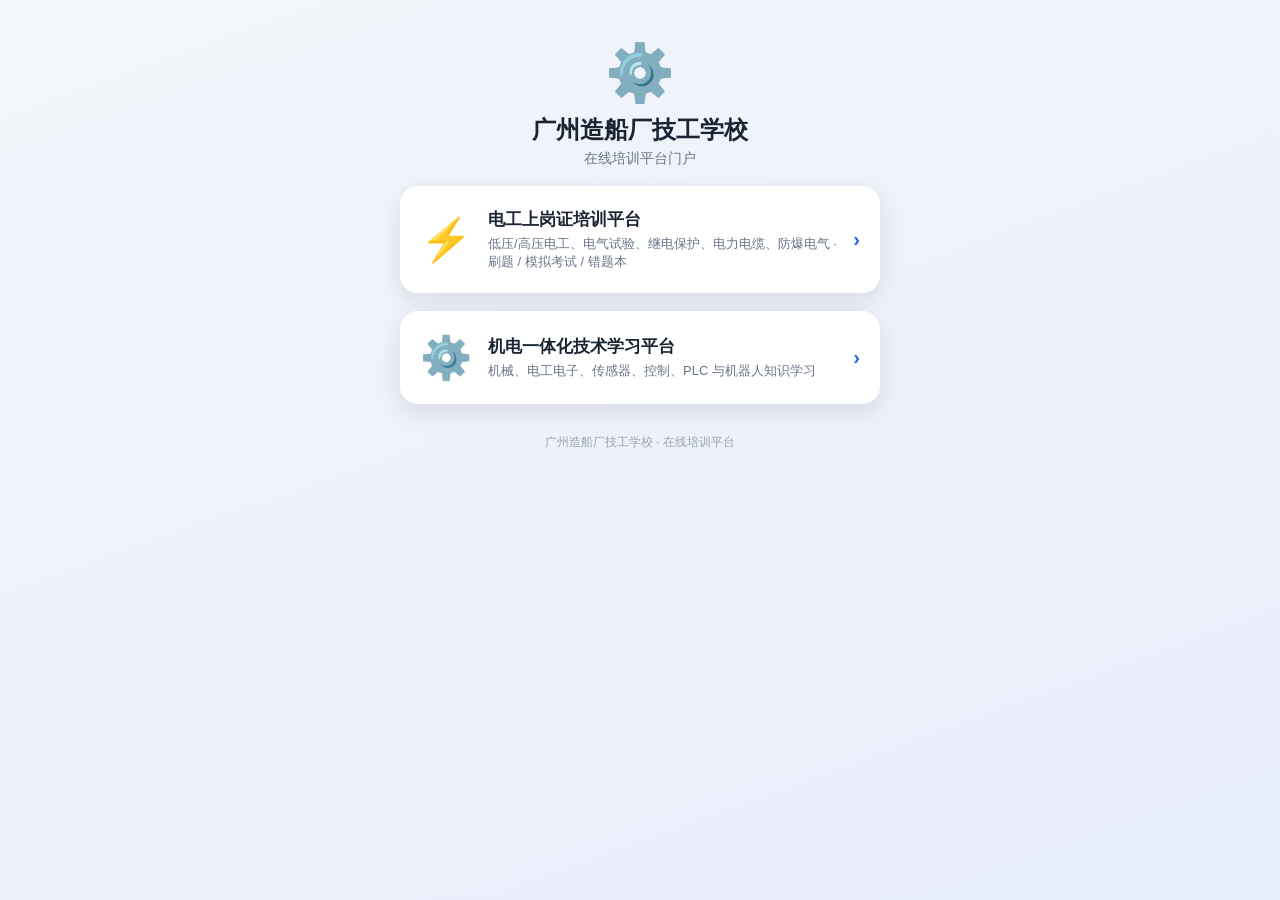
==== index.html @ bfee2749 "新增电工上岗证培训平台：学习/刷题/模拟考试/错题本，调整 Pages 部署为根目录+门户首页" ====
<!DOCTYPE html>
<html lang="zh-CN">
<head>
<meta charset="UTF-8" />
<meta name="viewport" content="width=device-width, initial-scale=1.0" />
<title>广州造船厂技工学校 · 培训平台</title>
<style>
  :root { --navy:#16243d; --primary:#2563eb; --text:#1a2433; }
  * { box-sizing:border-box; margin:0; padding:0; }
  body { font-family:-apple-system,"Segoe UI","Microsoft YaHei","PingFang SC",sans-serif; background:linear-gradient(160deg,#f2f5fa,#e8eefb); color:var(--text); min-height:100vh; }
  .wrap { max-width:520px; margin:0 auto; padding:40px 20px; }
  .brand { text-align:center; margin-bottom:8px; }
  .brand .logo { font-size:56px; }
  .brand h1 { font-size:24px; margin:8px 0 4px; }
  .brand p { color:#6b7688; font-size:14px; }
  .card { display:flex; align-items:center; gap:16px; background:#fff; border-radius:18px; box-shadow:0 8px 24px rgba(16,24,40,.1); padding:22px 20px; margin:18px 0; text-decoration:none; color:var(--text); transition:.18s; }
  .card:hover { transform:translateY(-3px); box-shadow:0 12px 30px rgba(16,24,40,.15); }
  .card .ico { font-size:42px; }
  .card .t { font-size:17px; font-weight:700; }
  .card .d { font-size:13px; color:#6b7688; margin-top:4px; }
  .card .arrow { margin-left:auto; color:#2563eb; font-weight:700; font-size:20px; }
  .foot { text-align:center; color:#9aa4b2; font-size:12px; margin-top:30px; }
</style>
</head>
<body>
  <div class="wrap">
    <div class="brand">
      <div class="logo">⚙️</div>
      <h1>广州造船厂技工学校</h1>
      <p>在线培训平台门户</p>
    </div>
    <a class="card" href="./dg/">
      <div class="ico">⚡</div>
      <div><div class="t">电工上岗证培训平台</div><div class="d">低压/高压电工、电气试验、继电保护、电力电缆、防爆电气 · 刷题 / 模拟考试 / 错题本</div></div>
      <div class="arrow">›</div>
    </a>
    <a class="card" href="./jd/">
      <div class="ico">⚙️</div>
      <div><div class="t">机电一体化技术学习平台</div><div class="d">机械、电工电子、传感器、控制、PLC 与机器人知识学习</div></div>
      <div class="arrow">›</div>
    </a>
    <div class="foot">广州造船厂技工学校 · 在线培训平台</div>
  </div>
</body>
</html>
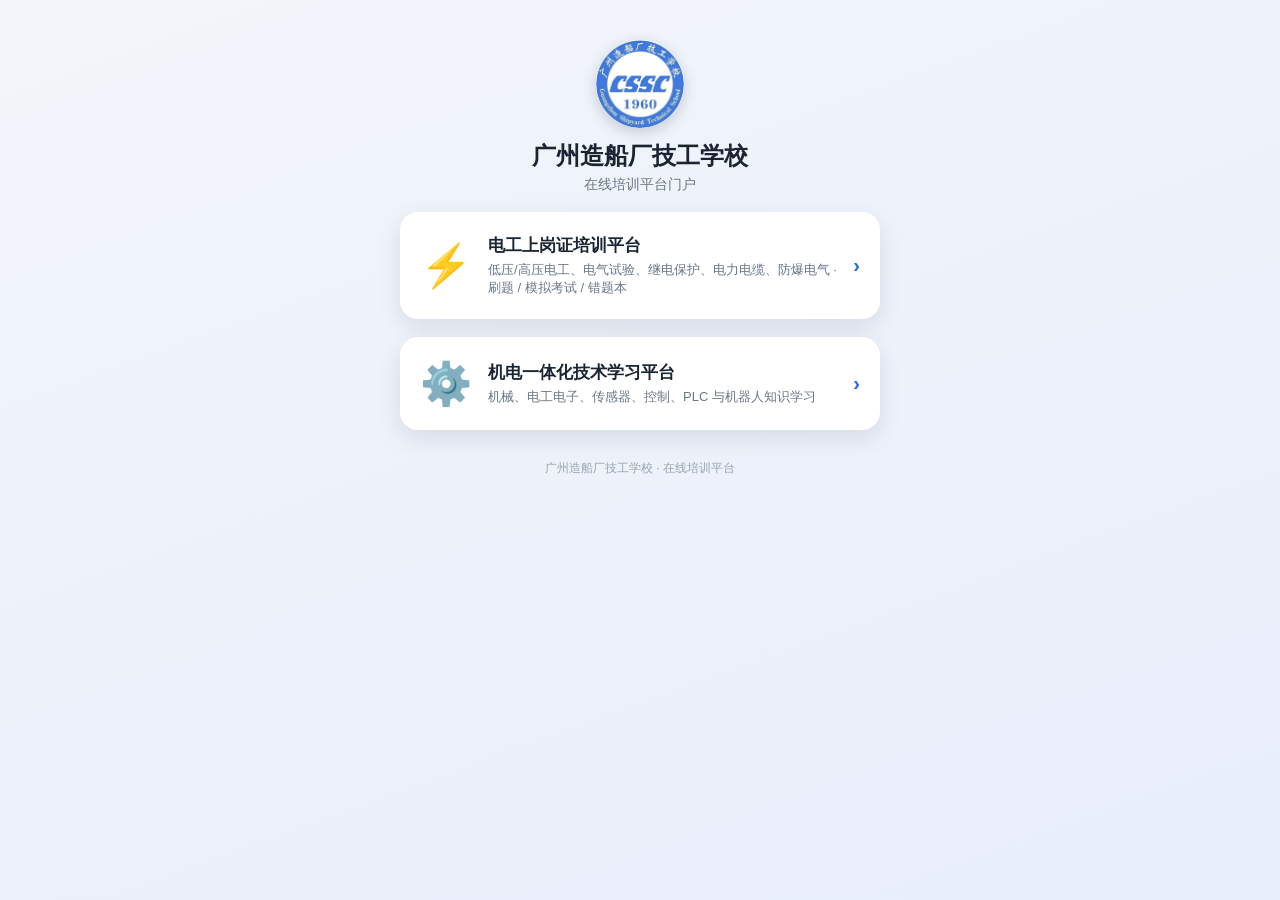
==== commit 34b2dd1b: "应用图标与入口门户更换为广州造船厂技工学校校徽" ====
--- a/index.html
+++ b/index.html
@@ -3,6 +3,9 @@
 <head>
 <meta charset="UTF-8" />
 <meta name="viewport" content="width=device-width, initial-scale=1.0" />
+<meta name="theme-color" content="#16243d" />
+<link rel="icon" type="image/png" href="./jd/icons/favicon-32.png" />
+<link rel="apple-touch-icon" href="./jd/icons/apple-touch-icon.png" />
 <title>广州造船厂技工学校 · 培训平台</title>
 <style>
   :root { --navy:#16243d; --primary:#2563eb; --text:#1a2433; }
@@ -10,7 +13,7 @@
   body { font-family:-apple-system,"Segoe UI","Microsoft YaHei","PingFang SC",sans-serif; background:linear-gradient(160deg,#f2f5fa,#e8eefb); color:var(--text); min-height:100vh; }
   .wrap { max-width:520px; margin:0 auto; padding:40px 20px; }
   .brand { text-align:center; margin-bottom:8px; }
-  .brand .logo { font-size:56px; }
+  .brand .logo { width:88px; height:88px; border-radius:50%; object-fit:cover; box-shadow:0 4px 14px rgba(16,24,40,.18); }
   .brand h1 { font-size:24px; margin:8px 0 4px; }
   .brand p { color:#6b7688; font-size:14px; }
   .card { display:flex; align-items:center; gap:16px; background:#fff; border-radius:18px; box-shadow:0 8px 24px rgba(16,24,40,.1); padding:22px 20px; margin:18px 0; text-decoration:none; color:var(--text); transition:.18s; }
@@ -25,7 +28,7 @@
 <body>
   <div class="wrap">
     <div class="brand">
-      <div class="logo">⚙️</div>
+      <img class="logo" src="./jd/icons/apple-touch-icon.png" alt="广州造船厂技工学校校徽" />
       <h1>广州造船厂技工学校</h1>
       <p>在线培训平台门户</p>
     </div>
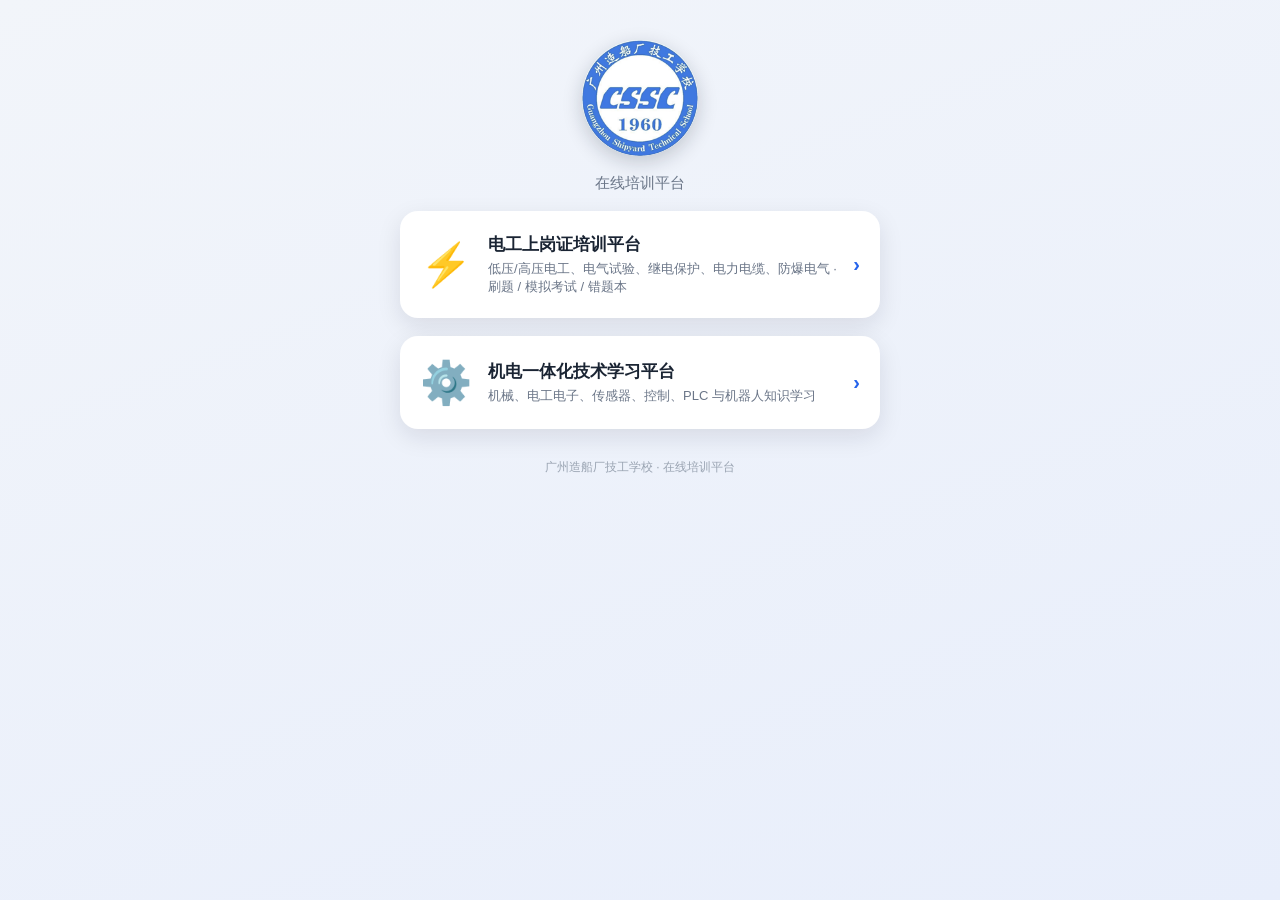
==== commit 4215c341: "入口门户以校徽图片为主标识，移除重复的文字标题" ====
--- a/index.html
+++ b/index.html
@@ -13,9 +13,8 @@
   body { font-family:-apple-system,"Segoe UI","Microsoft YaHei","PingFang SC",sans-serif; background:linear-gradient(160deg,#f2f5fa,#e8eefb); color:var(--text); min-height:100vh; }
   .wrap { max-width:520px; margin:0 auto; padding:40px 20px; }
   .brand { text-align:center; margin-bottom:8px; }
-  .brand .logo { width:88px; height:88px; border-radius:50%; object-fit:cover; box-shadow:0 4px 14px rgba(16,24,40,.18); }
-  .brand h1 { font-size:24px; margin:8px 0 4px; }
-  .brand p { color:#6b7688; font-size:14px; }
+  .brand .logo { width:116px; height:116px; border-radius:50%; object-fit:cover; box-shadow:0 6px 20px rgba(16,24,40,.2); }
+  .brand p { color:#6b7688; font-size:15px; margin-top:14px; }
   .card { display:flex; align-items:center; gap:16px; background:#fff; border-radius:18px; box-shadow:0 8px 24px rgba(16,24,40,.1); padding:22px 20px; margin:18px 0; text-decoration:none; color:var(--text); transition:.18s; }
   .card:hover { transform:translateY(-3px); box-shadow:0 12px 30px rgba(16,24,40,.15); }
   .card .ico { font-size:42px; }
@@ -29,8 +28,7 @@
   <div class="wrap">
     <div class="brand">
       <img class="logo" src="./jd/icons/apple-touch-icon.png" alt="广州造船厂技工学校校徽" />
-      <h1>广州造船厂技工学校</h1>
-      <p>在线培训平台门户</p>
+      <p>在线培训平台</p>
     </div>
     <a class="card" href="./dg/">
       <div class="ico">⚡</div>
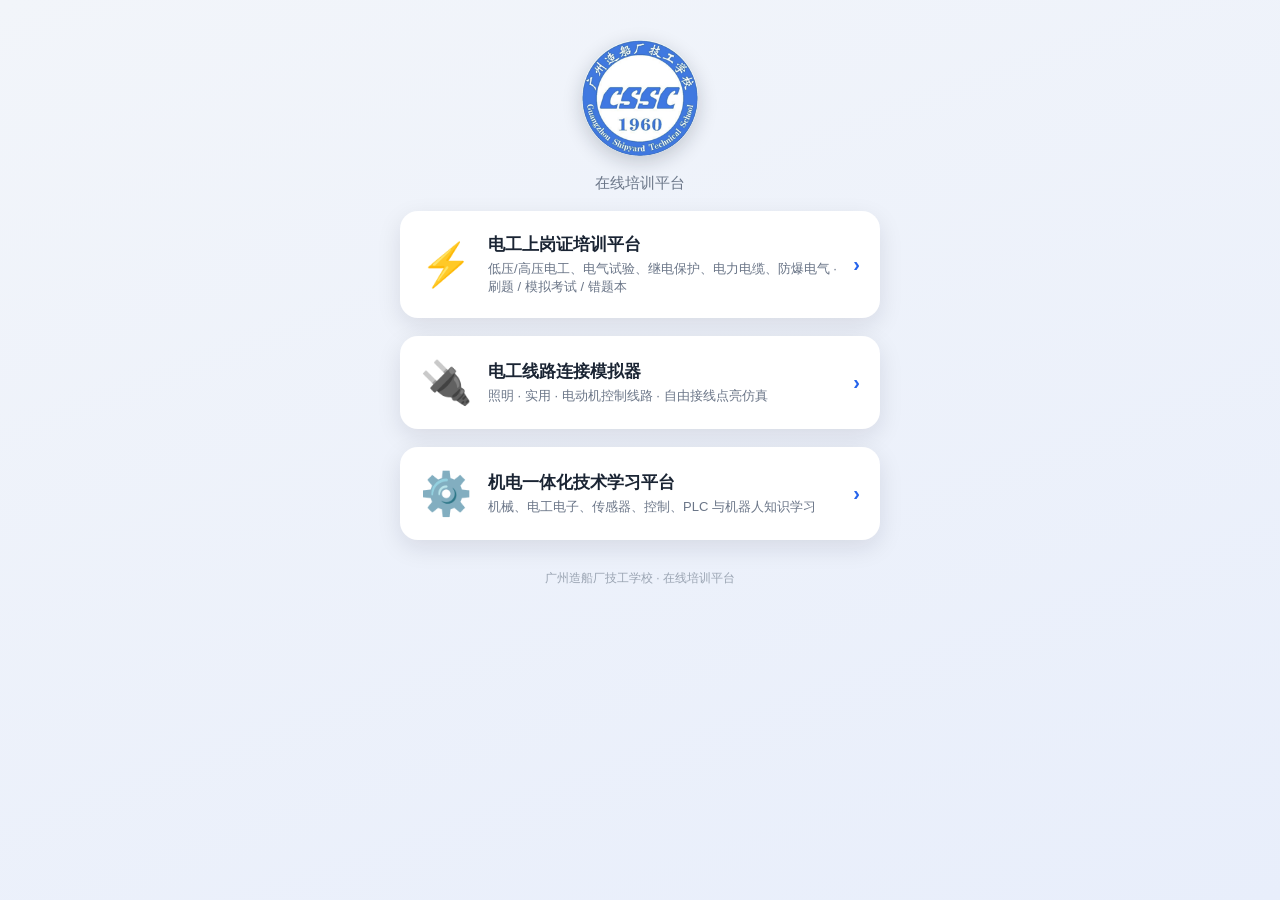
==== commit c1751068: "新增电工线路连接模拟器：照明/实用/电动机控制16个线路仿真接线与点亮，支持PWA与离线单文件版" ====
--- a/index.html
+++ b/index.html
@@ -4,8 +4,11 @@
 <meta charset="UTF-8" />
 <meta name="viewport" content="width=device-width, initial-scale=1.0" />
 <meta name="theme-color" content="#16243d" />
-<link rel="icon" type="image/png" href="./jd/icons/favicon-32.png" />
-<link rel="apple-touch-icon" href="./jd/icons/apple-touch-icon.png" />
+<meta http-equiv="Cache-Control" content="no-cache, no-store, must-revalidate" />
+<meta http-equiv="Pragma" content="no-cache" />
+<meta http-equiv="Expires" content="0" />
+<link rel="icon" type="image/png" href="./jd/icons/favicon-32.png?v=2" />
+<link rel="apple-touch-icon" href="./jd/icons/apple-touch-icon.png?v=2" />
 <title>广州造船厂技工学校 · 培训平台</title>
 <style>
   :root { --navy:#16243d; --primary:#2563eb; --text:#1a2433; }
@@ -35,6 +38,11 @@
       <div><div class="t">电工上岗证培训平台</div><div class="d">低压/高压电工、电气试验、继电保护、电力电缆、防爆电气 · 刷题 / 模拟考试 / 错题本</div></div>
       <div class="arrow">›</div>
     </a>
+    <a class="card" href="./circuit/">
+      <div class="ico">🔌</div>
+      <div><div class="t">电工线路连接模拟器</div><div class="d">照明 · 实用 · 电动机控制线路 · 自由接线点亮仿真</div></div>
+      <div class="arrow">›</div>
+    </a>
     <a class="card" href="./jd/">
       <div class="ico">⚙️</div>
       <div><div class="t">机电一体化技术学习平台</div><div class="d">机械、电工电子、传感器、控制、PLC 与机器人知识学习</div></div>
